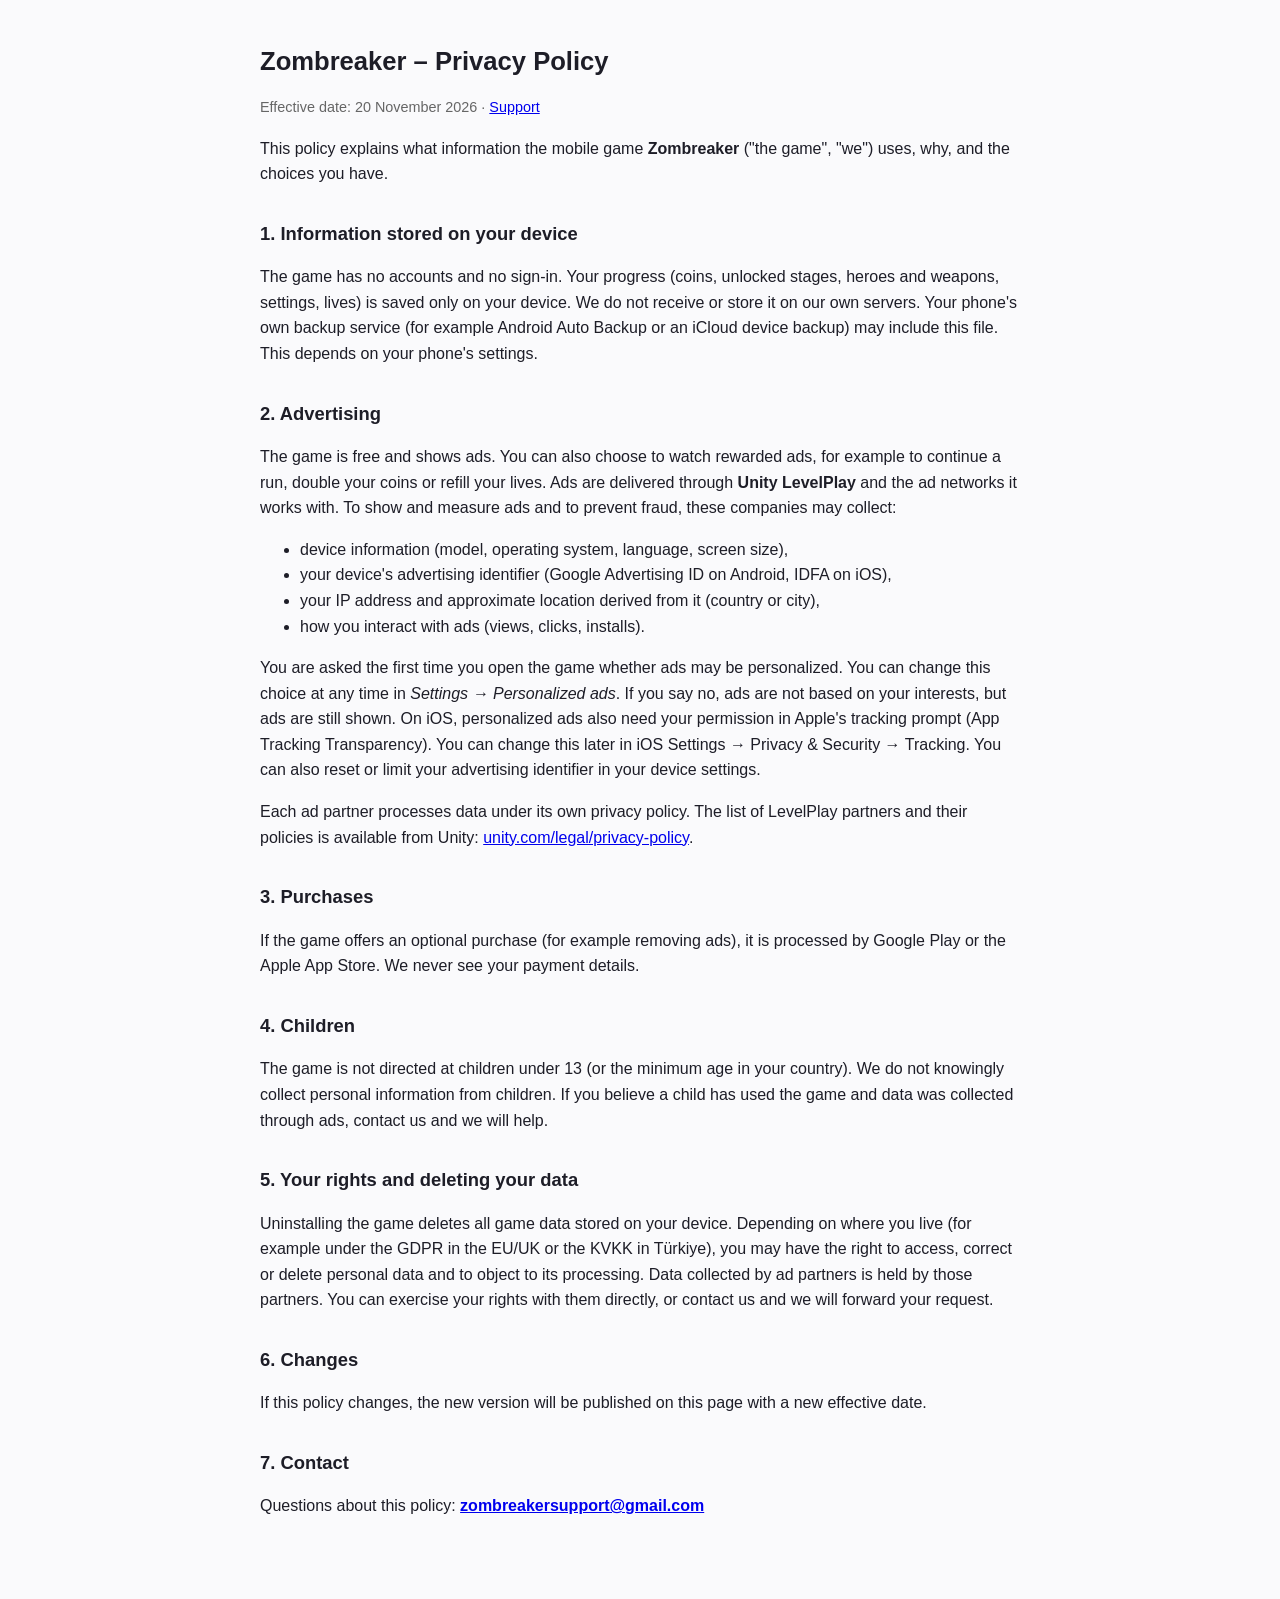
==== privacy-policy.html @ fbab171d "Add files via upload" ====
<!DOCTYPE html>
<html lang="en">
<head>
<meta charset="utf-8">
<meta name="viewport" content="width=device-width, initial-scale=1">
<title>Zombreaker – Privacy Policy</title>
<style>
  body { font-family: -apple-system, Segoe UI, Roboto, sans-serif; max-width: 760px; margin: 0 auto; padding: 24px 16px 64px; line-height: 1.6; color: #1d1d27; background: #fafafc; }
  h1 { font-size: 1.6rem; margin-bottom: 0.2rem; }
  h2 { font-size: 1.15rem; margin-top: 2rem; }
  .muted { color: #666; font-size: 0.9rem; }
  code { background: #eee; padding: 0 4px; border-radius: 4px; }
</style>
</head>
<body>

<h1>Zombreaker – Privacy Policy</h1>
<p class="muted">Effective date: 20 November 2026 · <a href="support.html">Support</a></p>

<p>This policy explains what information the mobile game <strong>Zombreaker</strong> ("the game", "we") uses, why, and the choices you have.</p>

<h2>1. Information stored on your device</h2>
<p>The game has no accounts and no sign-in. Your progress (coins, unlocked stages, heroes and weapons, settings, lives) is saved only on your device. We do not receive or store it on our own servers. Your phone's own backup service (for example Android Auto Backup or an iCloud device backup) may include this file. This depends on your phone's settings.</p>

<h2>2. Advertising</h2>
<p>The game is free and shows ads. You can also choose to watch rewarded ads, for example to continue a run, double your coins or refill your lives. Ads are delivered through <strong>Unity LevelPlay</strong> and the ad networks it works with. To show and measure ads and to prevent fraud, these companies may collect:</p>
<ul>
  <li>device information (model, operating system, language, screen size),</li>
  <li>your device's advertising identifier (Google Advertising ID on Android, IDFA on iOS),</li>
  <li>your IP address and approximate location derived from it (country or city),</li>
  <li>how you interact with ads (views, clicks, installs).</li>
</ul>
<p>You are asked the first time you open the game whether ads may be personalized. You can change this choice at any time in <em>Settings → Personalized ads</em>. If you say no, ads are not based on your interests, but ads are still shown. On iOS, personalized ads also need your permission in Apple's tracking prompt (App Tracking Transparency). You can change this later in iOS Settings → Privacy &amp; Security → Tracking. You can also reset or limit your advertising identifier in your device settings.</p>
<p>Each ad partner processes data under its own privacy policy. The list of LevelPlay partners and their policies is available from Unity: <a href="https://unity.com/legal/privacy-policy">unity.com/legal/privacy-policy</a>.</p>

<h2>3. Purchases</h2>
<p>If the game offers an optional purchase (for example removing ads), it is processed by Google Play or the Apple App Store. We never see your payment details.</p>

<h2>4. Children</h2>
<p>The game is not directed at children under 13 (or the minimum age in your country). We do not knowingly collect personal information from children. If you believe a child has used the game and data was collected through ads, contact us and we will help.</p>

<h2>5. Your rights and deleting your data</h2>
<p>Uninstalling the game deletes all game data stored on your device. Depending on where you live (for example under the GDPR in the EU/UK or the KVKK in Türkiye), you may have the right to access, correct or delete personal data and to object to its processing. Data collected by ad partners is held by those partners. You can exercise your rights with them directly, or contact us and we will forward your request.</p>

<h2>6. Changes</h2>
<p>If this policy changes, the new version will be published on this page with a new effective date.</p>

<h2>7. Contact</h2>
<p>Questions about this policy: <strong><a href="mailto:zombreakersupport@gmail.com">zombreakersupport@gmail.com</a></strong></p>

</body>
</html>
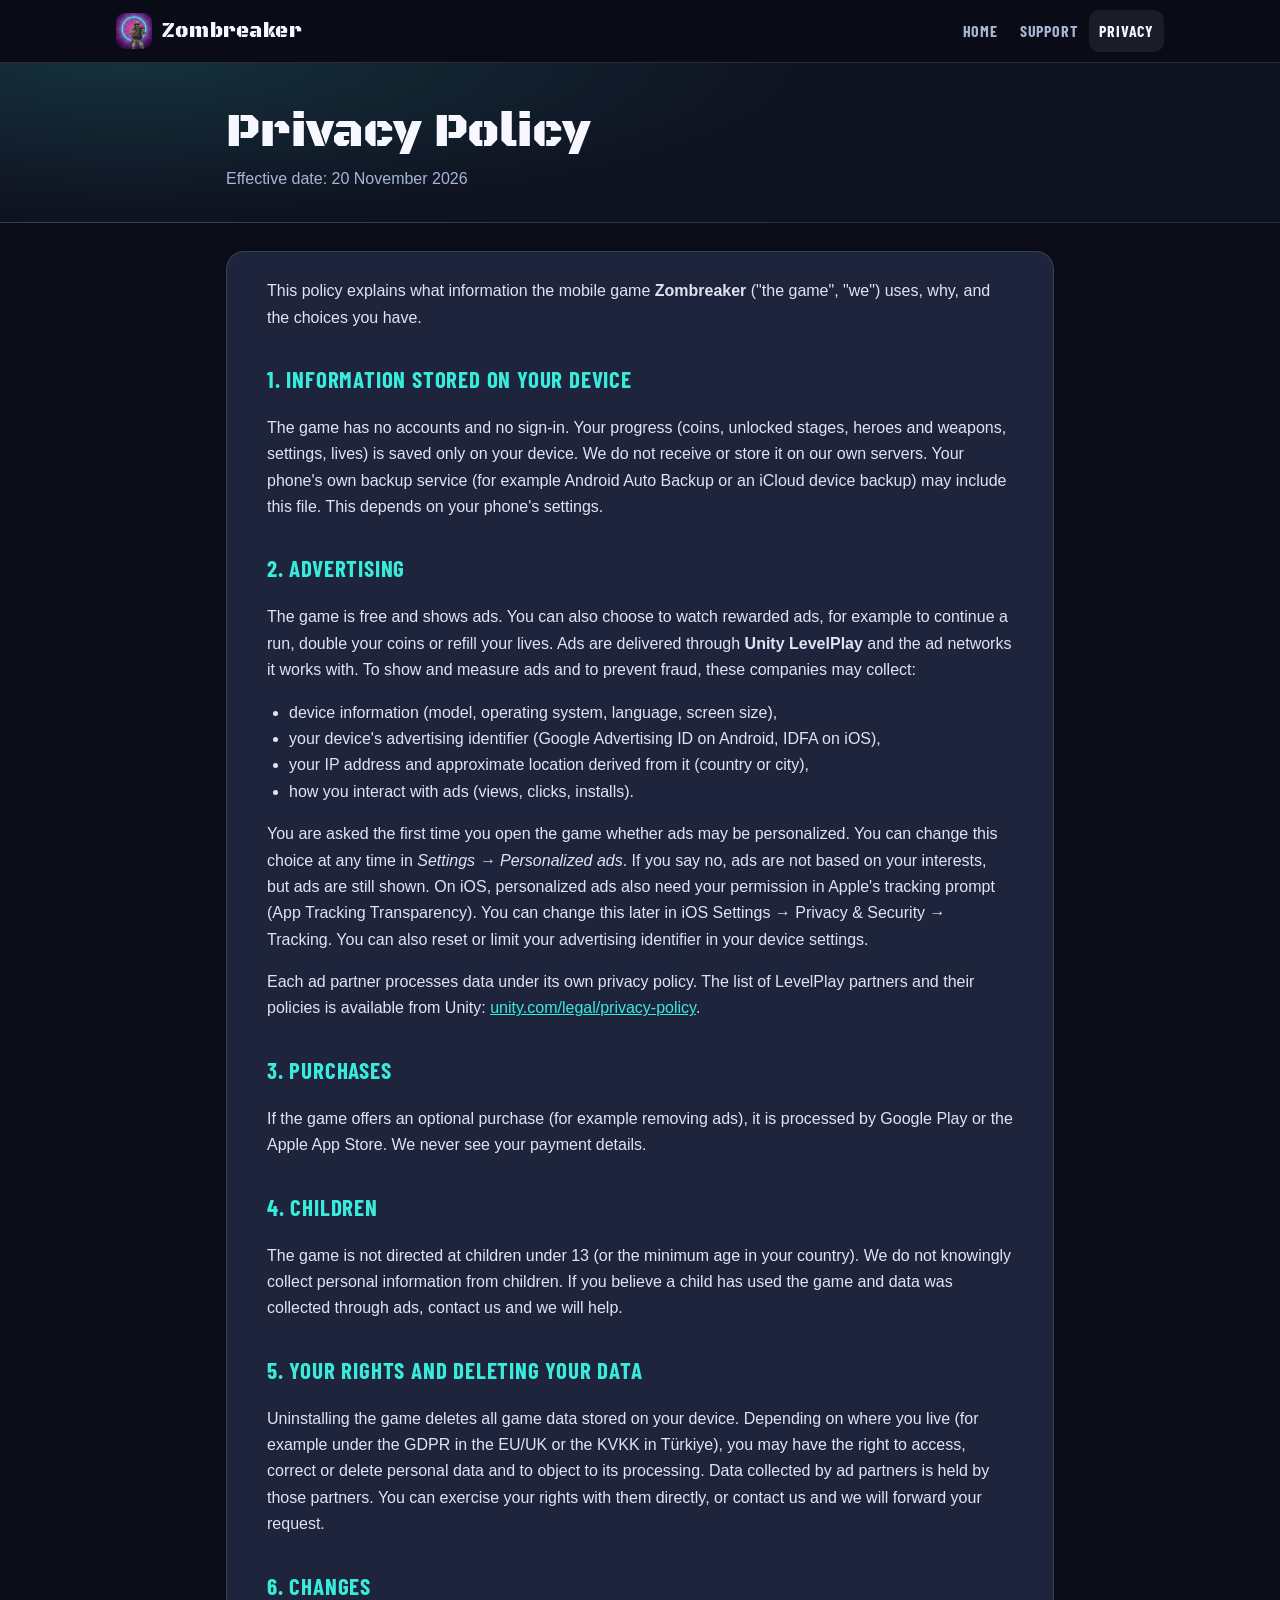
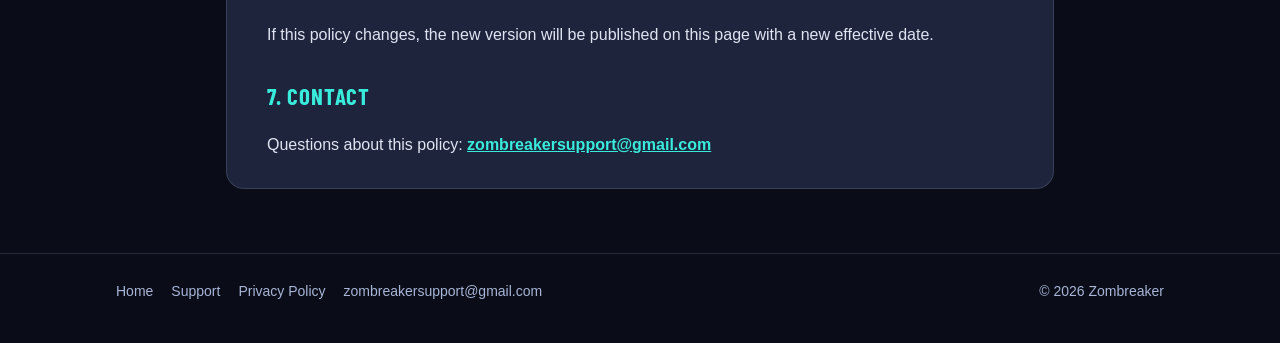
==== commit 1b997b67: "Add files via upload" ====
--- a/privacy-policy.html
+++ b/privacy-policy.html
@@ -3,50 +3,85 @@
 <head>
 <meta charset="utf-8">
 <meta name="viewport" content="width=device-width, initial-scale=1">
-<title>Zombreaker – Privacy Policy</title>
-<style>
-  body { font-family: -apple-system, Segoe UI, Roboto, sans-serif; max-width: 760px; margin: 0 auto; padding: 24px 16px 64px; line-height: 1.6; color: #1d1d27; background: #fafafc; }
-  h1 { font-size: 1.6rem; margin-bottom: 0.2rem; }
-  h2 { font-size: 1.15rem; margin-top: 2rem; }
-  .muted { color: #666; font-size: 0.9rem; }
-  code { background: #eee; padding: 0 4px; border-radius: 4px; }
-</style>
+<title>Privacy Policy – Zombreaker</title>
+<meta name="description" content="How the mobile game Zombreaker uses information, why, and the choices you have.">
+<meta name="theme-color" content="#0a0c17">
+<link rel="icon" type="image/png" href="assets/favicon.png">
+<link rel="apple-touch-icon" href="assets/apple-touch-icon.png">
+<meta property="og:type" content="website">
+<meta property="og:site_name" content="Zombreaker">
+<meta property="og:title" content="Privacy Policy – Zombreaker">
+<meta property="og:image" content="https://zombreakers.github.io/zombreaker/assets/hero.jpg">
+<link rel="stylesheet" href="style.css">
 </head>
 <body>
 
-<h1>Zombreaker – Privacy Policy</h1>
-<p class="muted">Effective date: 20 November 2026 · <a href="support.html">Support</a></p>
+<header class="site-header">
+  <nav class="nav" aria-label="Main">
+    <a class="brand" href="./"><img src="assets/icon-256.png" alt="" width="36" height="36"><span>Zombreaker</span></a>
+    <div class="nav-links">
+      <a href="./">Home</a>
+      <a href="support.html">Support</a>
+      <a href="privacy-policy.html" aria-current="page">Privacy</a>
+    </div>
+  </nav>
+</header>
 
-<p>This policy explains what information the mobile game <strong>Zombreaker</strong> ("the game", "we") uses, why, and the choices you have.</p>
+<main>
+  <div class="page-head">
+    <div class="page-head-inner">
+      <h1>Privacy Policy</h1>
+      <p>Effective date: 20 November 2026</p>
+    </div>
+  </div>
 
-<h2>1. Information stored on your device</h2>
-<p>The game has no accounts and no sign-in. Your progress (coins, unlocked stages, heroes and weapons, settings, lives) is saved only on your device. We do not receive or store it on our own servers. Your phone's own backup service (for example Android Auto Backup or an iCloud device backup) may include this file. This depends on your phone's settings.</p>
+  <div class="doc">
+    <div class="doc-card">
+      <p>This policy explains what information the mobile game <strong>Zombreaker</strong> ("the game", "we") uses, why, and the choices you have.</p>
 
-<h2>2. Advertising</h2>
-<p>The game is free and shows ads. You can also choose to watch rewarded ads, for example to continue a run, double your coins or refill your lives. Ads are delivered through <strong>Unity LevelPlay</strong> and the ad networks it works with. To show and measure ads and to prevent fraud, these companies may collect:</p>
-<ul>
-  <li>device information (model, operating system, language, screen size),</li>
-  <li>your device's advertising identifier (Google Advertising ID on Android, IDFA on iOS),</li>
-  <li>your IP address and approximate location derived from it (country or city),</li>
-  <li>how you interact with ads (views, clicks, installs).</li>
-</ul>
-<p>You are asked the first time you open the game whether ads may be personalized. You can change this choice at any time in <em>Settings → Personalized ads</em>. If you say no, ads are not based on your interests, but ads are still shown. On iOS, personalized ads also need your permission in Apple's tracking prompt (App Tracking Transparency). You can change this later in iOS Settings → Privacy &amp; Security → Tracking. You can also reset or limit your advertising identifier in your device settings.</p>
-<p>Each ad partner processes data under its own privacy policy. The list of LevelPlay partners and their policies is available from Unity: <a href="https://unity.com/legal/privacy-policy">unity.com/legal/privacy-policy</a>.</p>
+      <h2>1. Information stored on your device</h2>
+      <p>The game has no accounts and no sign-in. Your progress (coins, unlocked stages, heroes and weapons, settings, lives) is saved only on your device. We do not receive or store it on our own servers. Your phone's own backup service (for example Android Auto Backup or an iCloud device backup) may include this file. This depends on your phone's settings.</p>
 
-<h2>3. Purchases</h2>
-<p>If the game offers an optional purchase (for example removing ads), it is processed by Google Play or the Apple App Store. We never see your payment details.</p>
+      <h2>2. Advertising</h2>
+      <p>The game is free and shows ads. You can also choose to watch rewarded ads, for example to continue a run, double your coins or refill your lives. Ads are delivered through <strong>Unity LevelPlay</strong> and the ad networks it works with. To show and measure ads and to prevent fraud, these companies may collect:</p>
+      <ul>
+        <li>device information (model, operating system, language, screen size),</li>
+        <li>your device's advertising identifier (Google Advertising ID on Android, IDFA on iOS),</li>
+        <li>your IP address and approximate location derived from it (country or city),</li>
+        <li>how you interact with ads (views, clicks, installs).</li>
+      </ul>
+      <p>You are asked the first time you open the game whether ads may be personalized. You can change this choice at any time in <em>Settings → Personalized ads</em>. If you say no, ads are not based on your interests, but ads are still shown. On iOS, personalized ads also need your permission in Apple's tracking prompt (App Tracking Transparency). You can change this later in iOS Settings → Privacy &amp; Security → Tracking. You can also reset or limit your advertising identifier in your device settings.</p>
+      <p>Each ad partner processes data under its own privacy policy. The list of LevelPlay partners and their policies is available from Unity: <a href="https://unity.com/legal/privacy-policy">unity.com/legal/privacy-policy</a>.</p>
 
-<h2>4. Children</h2>
-<p>The game is not directed at children under 13 (or the minimum age in your country). We do not knowingly collect personal information from children. If you believe a child has used the game and data was collected through ads, contact us and we will help.</p>
+      <h2>3. Purchases</h2>
+      <p>If the game offers an optional purchase (for example removing ads), it is processed by Google Play or the Apple App Store. We never see your payment details.</p>
 
-<h2>5. Your rights and deleting your data</h2>
-<p>Uninstalling the game deletes all game data stored on your device. Depending on where you live (for example under the GDPR in the EU/UK or the KVKK in Türkiye), you may have the right to access, correct or delete personal data and to object to its processing. Data collected by ad partners is held by those partners. You can exercise your rights with them directly, or contact us and we will forward your request.</p>
+      <h2>4. Children</h2>
+      <p>The game is not directed at children under 13 (or the minimum age in your country). We do not knowingly collect personal information from children. If you believe a child has used the game and data was collected through ads, contact us and we will help.</p>
 
-<h2>6. Changes</h2>
-<p>If this policy changes, the new version will be published on this page with a new effective date.</p>
+      <h2>5. Your rights and deleting your data</h2>
+      <p>Uninstalling the game deletes all game data stored on your device. Depending on where you live (for example under the GDPR in the EU/UK or the KVKK in Türkiye), you may have the right to access, correct or delete personal data and to object to its processing. Data collected by ad partners is held by those partners. You can exercise your rights with them directly, or contact us and we will forward your request.</p>
 
-<h2>7. Contact</h2>
-<p>Questions about this policy: <strong><a href="mailto:zombreakersupport@gmail.com">zombreakersupport@gmail.com</a></strong></p>
+      <h2>6. Changes</h2>
+      <p>If this policy changes, the new version will be published on this page with a new effective date.</p>
+
+      <h2>7. Contact</h2>
+      <p>Questions about this policy: <strong><a href="mailto:zombreakersupport@gmail.com">zombreakersupport@gmail.com</a></strong></p>
+    </div>
+  </div>
+</main>
+
+<footer class="site-footer">
+  <div class="footer-inner">
+    <nav aria-label="Footer">
+      <a href="./">Home</a>
+      <a href="support.html">Support</a>
+      <a href="privacy-policy.html">Privacy Policy</a>
+      <a href="mailto:zombreakersupport@gmail.com">zombreakersupport@gmail.com</a>
+    </nav>
+    <span class="copy">© 2026 Zombreaker</span>
+  </div>
+</footer>
 
 </body>
 </html>
--- a/style.css
+++ b/style.css
@@ -0,0 +1,159 @@
+/* Zombreaker website: one stylesheet for the start, support and privacy pages.
+   Colours and fonts match the game (UITheme in UIFactory.cs; Black Ops One + Barlow Condensed, SIL OFL 1.1,
+   licence texts in assets/). Everything is self-hosted: the pages make no requests to other sites. */
+
+@font-face { font-family: "Black Ops One"; src: url("assets/BlackOpsOne-Regular.ttf") format("truetype"); font-weight: 400; font-display: swap; }
+@font-face { font-family: "Barlow Condensed"; src: url("assets/BarlowCondensed-Bold.ttf") format("truetype"); font-weight: 700; font-display: swap; }
+
+:root {
+  --bg: #0a0c17;
+  --bg-2: #0f1221;
+  --panel: #1f243d;
+  --panel-2: #181c31;
+  --line: rgba(168, 181, 214, 0.18);
+  --text: #f7f7ff;
+  --body: #dfe4f2;
+  --dim: #a8b5d6;
+  --accent: #38ebdb;
+  --magenta: #ff57b8;
+  --orange: #ff8c2e;
+  --gold: #ffcc42;
+  --radius: 18px;
+  --max: 1080px;
+  --display: "Black Ops One", Impact, "Arial Black", sans-serif;
+  --label: "Barlow Condensed", "Arial Narrow", sans-serif;
+}
+
+* { box-sizing: border-box; }
+html { -webkit-text-size-adjust: 100%; scroll-behavior: smooth; }
+body {
+  margin: 0;
+  background: var(--bg);
+  color: var(--text);
+  font: 16px/1.65 -apple-system, BlinkMacSystemFont, "Segoe UI", Roboto, Helvetica, Arial, sans-serif;
+}
+img { display: block; max-width: 100%; }
+a { color: var(--accent); }
+a:focus-visible, button:focus-visible { outline: 3px solid var(--accent); outline-offset: 3px; border-radius: 6px; }
+
+/* ---------------------------------------------------------------- header */
+.site-header {
+  position: sticky; top: 0; z-index: 10;
+  background: rgba(10, 12, 23, 0.84);
+  -webkit-backdrop-filter: blur(10px); backdrop-filter: blur(10px);
+  border-bottom: 1px solid var(--line);
+}
+.nav { max-width: var(--max); margin: 0 auto; padding: 10px 16px; display: flex; align-items: center; gap: 12px; }
+.brand { display: flex; align-items: center; gap: 10px; color: var(--text); text-decoration: none; font-family: var(--display); font-size: 20px; letter-spacing: 0.5px; }
+.brand img { width: 36px; height: 36px; border-radius: 9px; }
+.nav-links { margin-left: auto; display: flex; gap: 2px; }
+.nav-links a {
+  font-family: var(--label); font-weight: 700; font-size: 16px; letter-spacing: 0.8px; text-transform: uppercase;
+  color: var(--dim); text-decoration: none; padding: 8px 10px; border-radius: 10px;
+}
+.nav-links a:hover, .nav-links a[aria-current="page"] { color: var(--text); background: rgba(255, 255, 255, 0.07); }
+
+/* ---------------------------------------------------------------- start page */
+.hero {
+  position: relative; display: flex; align-items: flex-end; min-height: min(86vh, 760px);
+  background: #160c2a url("assets/hero.jpg") 62% center / cover no-repeat;
+  overflow: hidden;
+}
+.hero::after {
+  content: ""; position: absolute; inset: 0;
+  background:
+    linear-gradient(90deg, rgba(10, 12, 23, 0.82) 0%, rgba(10, 12, 23, 0.35) 55%, rgba(10, 12, 23, 0) 100%),
+    linear-gradient(180deg, rgba(10, 12, 23, 0) 45%, var(--bg) 100%);
+}
+.hero-inner { position: relative; z-index: 1; width: 100%; max-width: var(--max); margin: 0 auto; padding: 140px 16px 64px; }
+.app-icon { width: 96px; height: 96px; border-radius: 22px; box-shadow: 0 12px 32px rgba(0, 0, 0, 0.55); margin-bottom: 18px; }
+.hero h1 {
+  margin: 0; font-family: var(--display); font-weight: 400; line-height: 0.95; letter-spacing: 1px;
+  font-size: clamp(46px, 10vw, 92px); text-transform: uppercase; text-shadow: 0 4px 28px rgba(0, 0, 0, 0.65);
+}
+.tagline { margin: 12px 0 14px; font-family: var(--label); font-weight: 700; font-size: clamp(18px, 3.4vw, 24px); letter-spacing: 3px; text-transform: uppercase; color: var(--accent); }
+.lead { max-width: 540px; margin: 0 0 26px; font-size: 18px; color: #eceff8; text-shadow: 0 2px 12px rgba(0, 0, 0, 0.6); }
+.pill {
+  display: inline-flex; align-items: center; gap: 10px; padding: 12px 22px; border-radius: 999px;
+  background: var(--orange); color: #1d1206; box-shadow: 0 10px 28px rgba(255, 140, 46, 0.35);
+  font-family: var(--label); font-weight: 700; font-size: 18px; letter-spacing: 1px; text-transform: uppercase;
+}
+.pill svg { width: 20px; height: 20px; }
+
+.section { max-width: var(--max); margin: 0 auto; padding: 36px 16px; }
+.section:last-child { padding-bottom: 56px; }
+.kicker { margin: 0 0 6px; font-family: var(--label); font-weight: 700; letter-spacing: 3px; text-transform: uppercase; color: var(--magenta); }
+.section h2 { margin: 0 0 10px; font-family: var(--display); font-weight: 400; font-size: clamp(28px, 5vw, 40px); line-height: 1.1; }
+.section .intro { max-width: 640px; margin: 0; color: var(--dim); font-size: 17px; }
+
+.fusion {
+  display: grid; grid-template-columns: 1fr; gap: 20px; align-items: center;
+  background: radial-gradient(120% 140% at 0% 0%, rgba(255, 87, 184, 0.22), transparent 55%), linear-gradient(180deg, var(--panel), var(--panel-2));
+  border: 1px solid var(--line); border-radius: var(--radius); padding: 28px clamp(20px, 4vw, 40px);
+}
+.fusion h2 span { color: var(--magenta); }
+.fusion p { margin: 0; color: var(--body); font-size: 17px; }
+.fusion img { width: 100%; height: auto; border-radius: 14px; box-shadow: 0 12px 30px rgba(0, 0, 0, 0.45); }
+
+.features { display: grid; grid-template-columns: repeat(auto-fit, minmax(210px, 1fr)); gap: 14px; margin-top: 26px; }
+.feature { background: linear-gradient(180deg, var(--panel), var(--panel-2)); border: 1px solid var(--line); border-radius: var(--radius); padding: 20px; }
+.feature .num { font-family: var(--display); font-size: 38px; line-height: 1; color: var(--gold); }
+.feature h3 { margin: 8px 0 4px; font-family: var(--label); font-weight: 700; font-size: 21px; letter-spacing: 0.8px; text-transform: uppercase; }
+.feature p { margin: 0; color: var(--dim); font-size: 15px; }
+
+.gallery {
+  display: flex; gap: 16px; overflow-x: auto; scroll-snap-type: x mandatory; -webkit-overflow-scrolling: touch;
+  padding: 10px 2px 22px; margin-top: 22px; scrollbar-width: thin; scrollbar-color: var(--panel) transparent;
+}
+.gallery img { flex: 0 0 auto; width: min(64vw, 248px); height: auto; border-radius: 24px; scroll-snap-align: start; box-shadow: 0 12px 32px rgba(0, 0, 0, 0.5); }
+
+.cta { text-align: center; background: linear-gradient(180deg, var(--panel), var(--panel-2)); border: 1px solid var(--line); border-radius: var(--radius); padding: 32px 20px; }
+.cta h2 { margin-bottom: 8px; }
+.cta p { margin: 0 0 18px; color: var(--dim); }
+
+.btn {
+  display: inline-block; padding: 12px 22px; border-radius: 12px; background: var(--orange); color: #1d1206; text-decoration: none;
+  font-family: var(--label); font-weight: 700; font-size: 18px; letter-spacing: 1px; text-transform: uppercase;
+  box-shadow: 0 8px 22px rgba(255, 140, 46, 0.3);
+}
+.btn:hover { filter: brightness(1.07); }
+.btn.secondary { background: #455285; color: var(--text); box-shadow: none; }
+
+/* ---------------------------------------------------------------- support and privacy pages */
+.page-head { background: radial-gradient(90% 160% at 10% 0%, rgba(56, 235, 219, 0.14), transparent 60%), var(--bg-2); border-bottom: 1px solid var(--line); }
+.page-head-inner { max-width: 860px; margin: 0 auto; padding: 44px 16px 30px; }
+.page-head h1 { margin: 0; font-family: var(--display); font-weight: 400; font-size: clamp(32px, 7vw, 48px); line-height: 1.05; }
+.page-head p { margin: 8px 0 0; color: var(--dim); }
+
+.doc { max-width: 860px; margin: 0 auto; padding: 28px 16px 64px; }
+.doc-card { background: var(--panel); border: 1px solid var(--line); border-radius: var(--radius); padding: 26px clamp(18px, 4vw, 40px) 30px; }
+.doc-card + .doc-card { margin-top: 18px; }
+.doc-card > :first-child { margin-top: 0; }
+.doc-card > :last-child { margin-bottom: 0; }
+.doc h2 { margin: 30px 0 6px; font-family: var(--label); font-weight: 700; font-size: 23px; letter-spacing: 0.8px; text-transform: uppercase; color: var(--accent); }
+.doc h2:first-child { margin-top: 0; }
+.doc h3 { margin: 22px 0 4px; font-size: 17px; color: var(--text); }
+.doc p, .doc li { color: var(--body); }
+.doc ul { padding-left: 22px; }
+
+.contact { display: flex; flex-wrap: wrap; align-items: center; justify-content: space-between; gap: 14px; }
+.contact .label { margin: 0; font-family: var(--label); font-weight: 700; letter-spacing: 1px; text-transform: uppercase; color: var(--dim); font-size: 15px; }
+.contact .address { margin: 2px 0 0; font-size: 19px; font-weight: 600; color: var(--text); word-break: break-all; }
+
+/* ---------------------------------------------------------------- footer */
+.site-footer { border-top: 1px solid var(--line); background: var(--bg); }
+.footer-inner { max-width: var(--max); margin: 0 auto; padding: 26px 16px 40px; display: flex; flex-wrap: wrap; align-items: center; gap: 10px 22px; color: var(--dim); font-size: 14px; }
+.footer-inner nav { display: flex; flex-wrap: wrap; gap: 6px 18px; }
+.footer-inner a { color: var(--dim); text-decoration: none; }
+.footer-inner a:hover { color: var(--text); }
+.footer-inner .copy { margin-left: auto; }
+
+@media (min-width: 760px) {
+  .fusion { grid-template-columns: 1.1fr 1fr; }
+}
+@media (max-width: 430px) {
+  .brand span { display: none; }
+  .nav-links a { padding: 8px 8px; font-size: 15px; }
+  .hero-inner { padding-bottom: 48px; }
+  .footer-inner .copy { margin-left: 0; }
+}
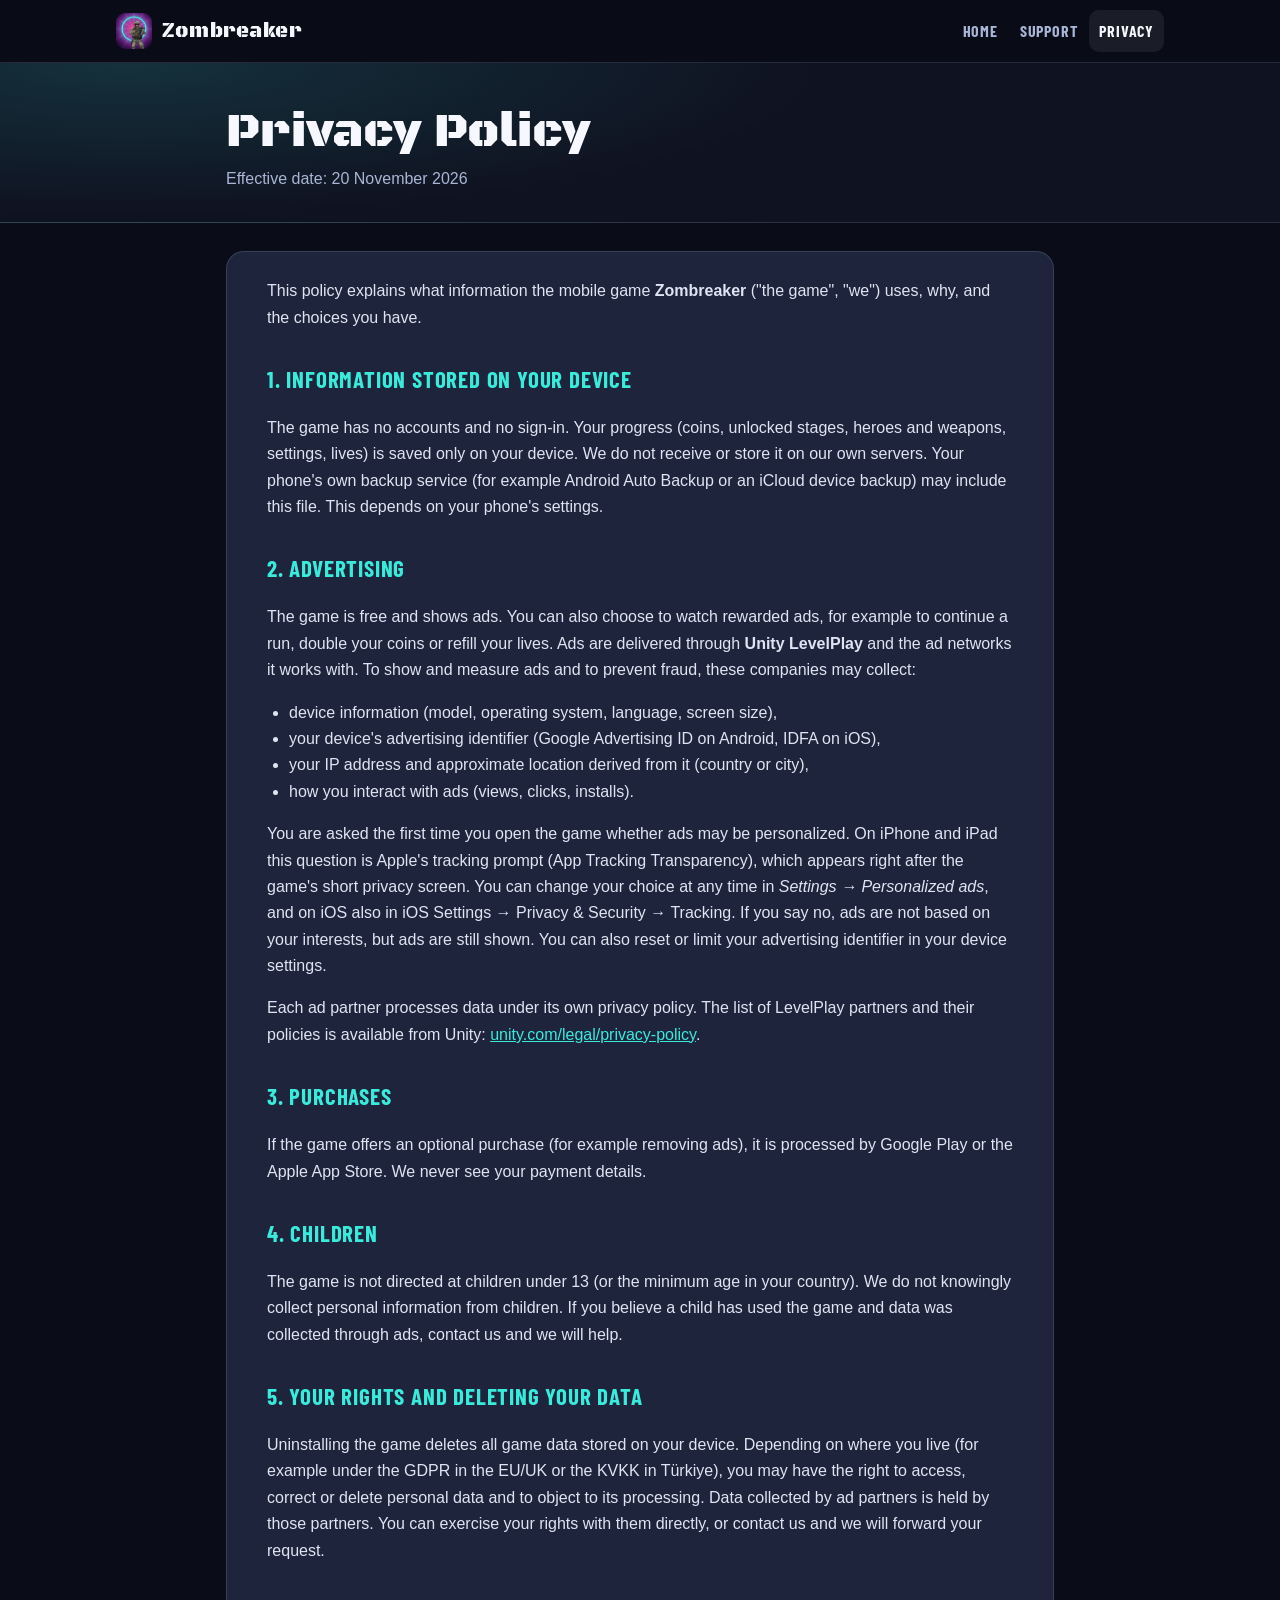
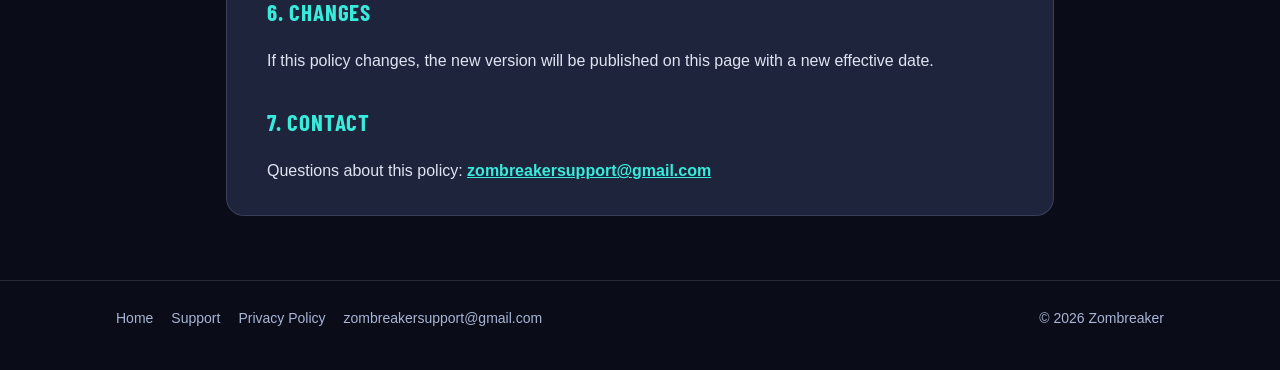
==== commit 288048ea: "Add files via upload" ====
--- a/privacy-policy.html
+++ b/privacy-policy.html
@@ -50,7 +50,7 @@
         <li>your IP address and approximate location derived from it (country or city),</li>
         <li>how you interact with ads (views, clicks, installs).</li>
       </ul>
-      <p>You are asked the first time you open the game whether ads may be personalized. You can change this choice at any time in <em>Settings → Personalized ads</em>. If you say no, ads are not based on your interests, but ads are still shown. On iOS, personalized ads also need your permission in Apple's tracking prompt (App Tracking Transparency). You can change this later in iOS Settings → Privacy &amp; Security → Tracking. You can also reset or limit your advertising identifier in your device settings.</p>
+      <p>You are asked the first time you open the game whether ads may be personalized. On iPhone and iPad this question is Apple's tracking prompt (App Tracking Transparency), which appears right after the game's short privacy screen. You can change your choice at any time in <em>Settings → Personalized ads</em>, and on iOS also in iOS Settings → Privacy &amp; Security → Tracking. If you say no, ads are not based on your interests, but ads are still shown. You can also reset or limit your advertising identifier in your device settings.</p>
       <p>Each ad partner processes data under its own privacy policy. The list of LevelPlay partners and their policies is available from Unity: <a href="https://unity.com/legal/privacy-policy">unity.com/legal/privacy-policy</a>.</p>
 
       <h2>3. Purchases</h2>
